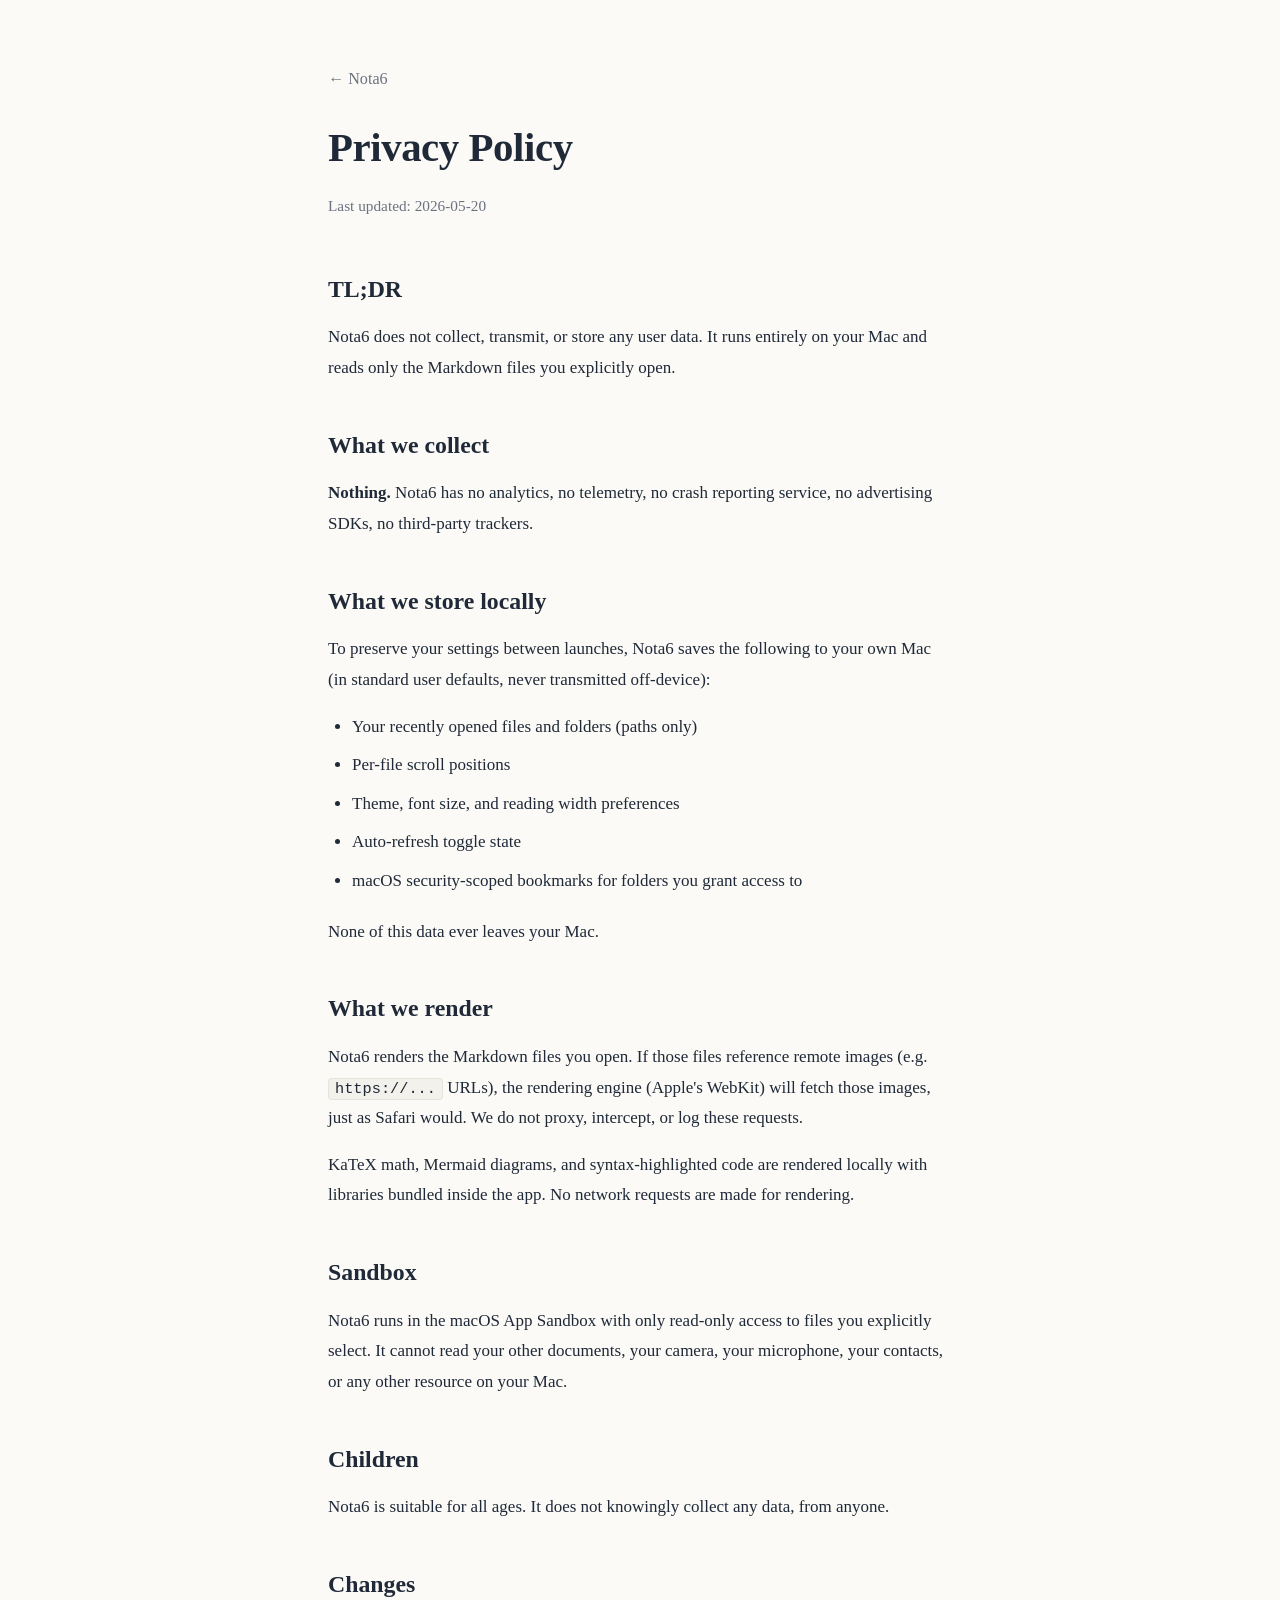
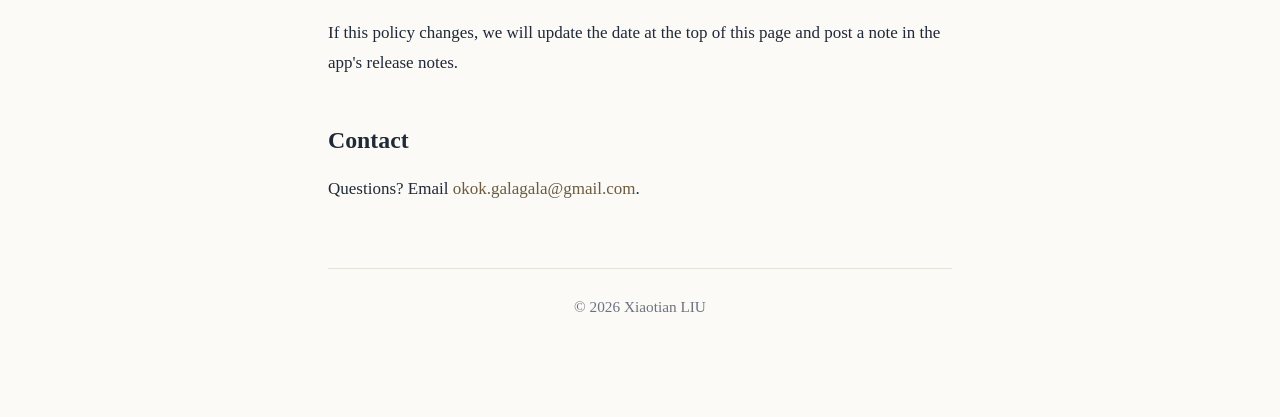
==== privacy.html @ 52719223 "init: Nota6 support site (privacy + support pages)" ====
<!DOCTYPE html>
<html lang="en">
<head>
<meta charset="UTF-8">
<meta name="viewport" content="width=device-width, initial-scale=1">
<title>Privacy Policy — Nota6</title>
<link rel="stylesheet" href="style.css">
</head>
<body>
<main>
    <header>
        <p class="back"><a href="index.html">← Nota6</a></p>
        <h1>Privacy Policy</h1>
        <p class="updated">Last updated: 2026-05-20</p>
    </header>

    <section>
        <h2>TL;DR</h2>
        <p>Nota6 does not collect, transmit, or store any user data. It runs entirely
        on your Mac and reads only the Markdown files you explicitly open.</p>
    </section>

    <section>
        <h2>What we collect</h2>
        <p><strong>Nothing.</strong> Nota6 has no analytics, no telemetry, no crash reporting
        service, no advertising SDKs, no third-party trackers.</p>
    </section>

    <section>
        <h2>What we store locally</h2>
        <p>To preserve your settings between launches, Nota6 saves the following to your
        own Mac (in standard user defaults, never transmitted off-device):</p>
        <ul>
            <li>Your recently opened files and folders (paths only)</li>
            <li>Per-file scroll positions</li>
            <li>Theme, font size, and reading width preferences</li>
            <li>Auto-refresh toggle state</li>
            <li>macOS security-scoped bookmarks for folders you grant access to</li>
        </ul>
        <p>None of this data ever leaves your Mac.</p>
    </section>

    <section>
        <h2>What we render</h2>
        <p>Nota6 renders the Markdown files you open. If those files reference remote
        images (e.g. <code>https://...</code> URLs), the rendering engine (Apple's WebKit)
        will fetch those images, just as Safari would. We do not proxy, intercept, or log
        these requests.</p>
        <p>KaTeX math, Mermaid diagrams, and syntax-highlighted code are rendered locally
        with libraries bundled inside the app. No network requests are made for rendering.</p>
    </section>

    <section>
        <h2>Sandbox</h2>
        <p>Nota6 runs in the macOS App Sandbox with only read-only access to files you
        explicitly select. It cannot read your other documents, your camera, your
        microphone, your contacts, or any other resource on your Mac.</p>
    </section>

    <section>
        <h2>Children</h2>
        <p>Nota6 is suitable for all ages. It does not knowingly collect any data, from
        anyone.</p>
    </section>

    <section>
        <h2>Changes</h2>
        <p>If this policy changes, we will update the date at the top of this page and
        post a note in the app's release notes.</p>
    </section>

    <section>
        <h2>Contact</h2>
        <p>Questions? Email <a href="mailto:okok.galagala@gmail.com">okok.galagala@gmail.com</a>.</p>
    </section>

    <footer><p>© 2026 Xiaotian LIU</p></footer>
</main>
</body>
</html>
---- style.css ----
:root {
    --bg: #FBFAF7;
    --fg: #1F2937;
    --secondary: #6B7280;
    --link: #6C5B3F;
    --border: #E8E3D8;
    --code-bg: #F3F1EC;
    --max-w: 680px;
}

@media (prefers-color-scheme: dark) {
    :root {
        --bg: #1C1B18;
        --fg: #EBE5D8;
        --secondary: #9A9384;
        --link: #B8A878;
        --border: #3A362C;
        --code-bg: #25241F;
    }
}

* { box-sizing: border-box; }

html, body {
    margin: 0;
    padding: 0;
    background: var(--bg);
    color: var(--fg);
    font-family: "Source Han Serif SC", "Noto Serif SC", "PT Serif",
                 Georgia, "Times New Roman", serif;
    line-height: 1.8;
    font-size: 17px;
    -webkit-font-smoothing: antialiased;
}

main {
    max-width: var(--max-w);
    margin: 0 auto;
    padding: 64px 28px 80px;
}

header {
    margin-bottom: 48px;
}

h1 {
    font-size: 2.4em;
    margin: 0 0 8px;
    font-weight: 700;
    letter-spacing: -0.01em;
}

h2 {
    font-size: 1.4em;
    margin-top: 40px;
    margin-bottom: 12px;
    font-weight: 700;
}

h3 {
    font-size: 1.1em;
    margin-top: 28px;
    margin-bottom: 8px;
    font-weight: 600;
}

p {
    margin: 0 0 16px;
}

.tagline {
    color: var(--secondary);
    font-size: 1.05em;
    font-style: italic;
}

.updated {
    color: var(--secondary);
    font-size: 0.9em;
}

.back a {
    color: var(--secondary);
    text-decoration: none;
    font-size: 0.95em;
}

.back a:hover {
    color: var(--link);
}

a {
    color: var(--link);
    text-decoration: none;
    border-bottom: 1px solid transparent;
    transition: border-color 0.15s;
}

a:hover {
    border-bottom-color: var(--link);
}

ul {
    padding-left: 24px;
    margin: 0 0 20px;
}

li {
    margin-bottom: 8px;
}

code {
    background: var(--code-bg);
    border: 1px solid var(--border);
    padding: 1px 6px;
    border-radius: 4px;
    font-family: "SF Mono", Menlo, monospace;
    font-size: 0.9em;
}

table {
    width: 100%;
    border-collapse: collapse;
    margin: 20px 0;
    font-size: 0.95em;
}

th, td {
    text-align: left;
    padding: 8px 12px;
    border-bottom: 1px solid var(--border);
}

th {
    font-weight: 600;
    color: var(--secondary);
}

footer {
    margin-top: 64px;
    padding-top: 24px;
    border-top: 1px solid var(--border);
    color: var(--secondary);
    font-size: 0.9em;
    text-align: center;
}

section.links {
    margin-top: 48px;
}
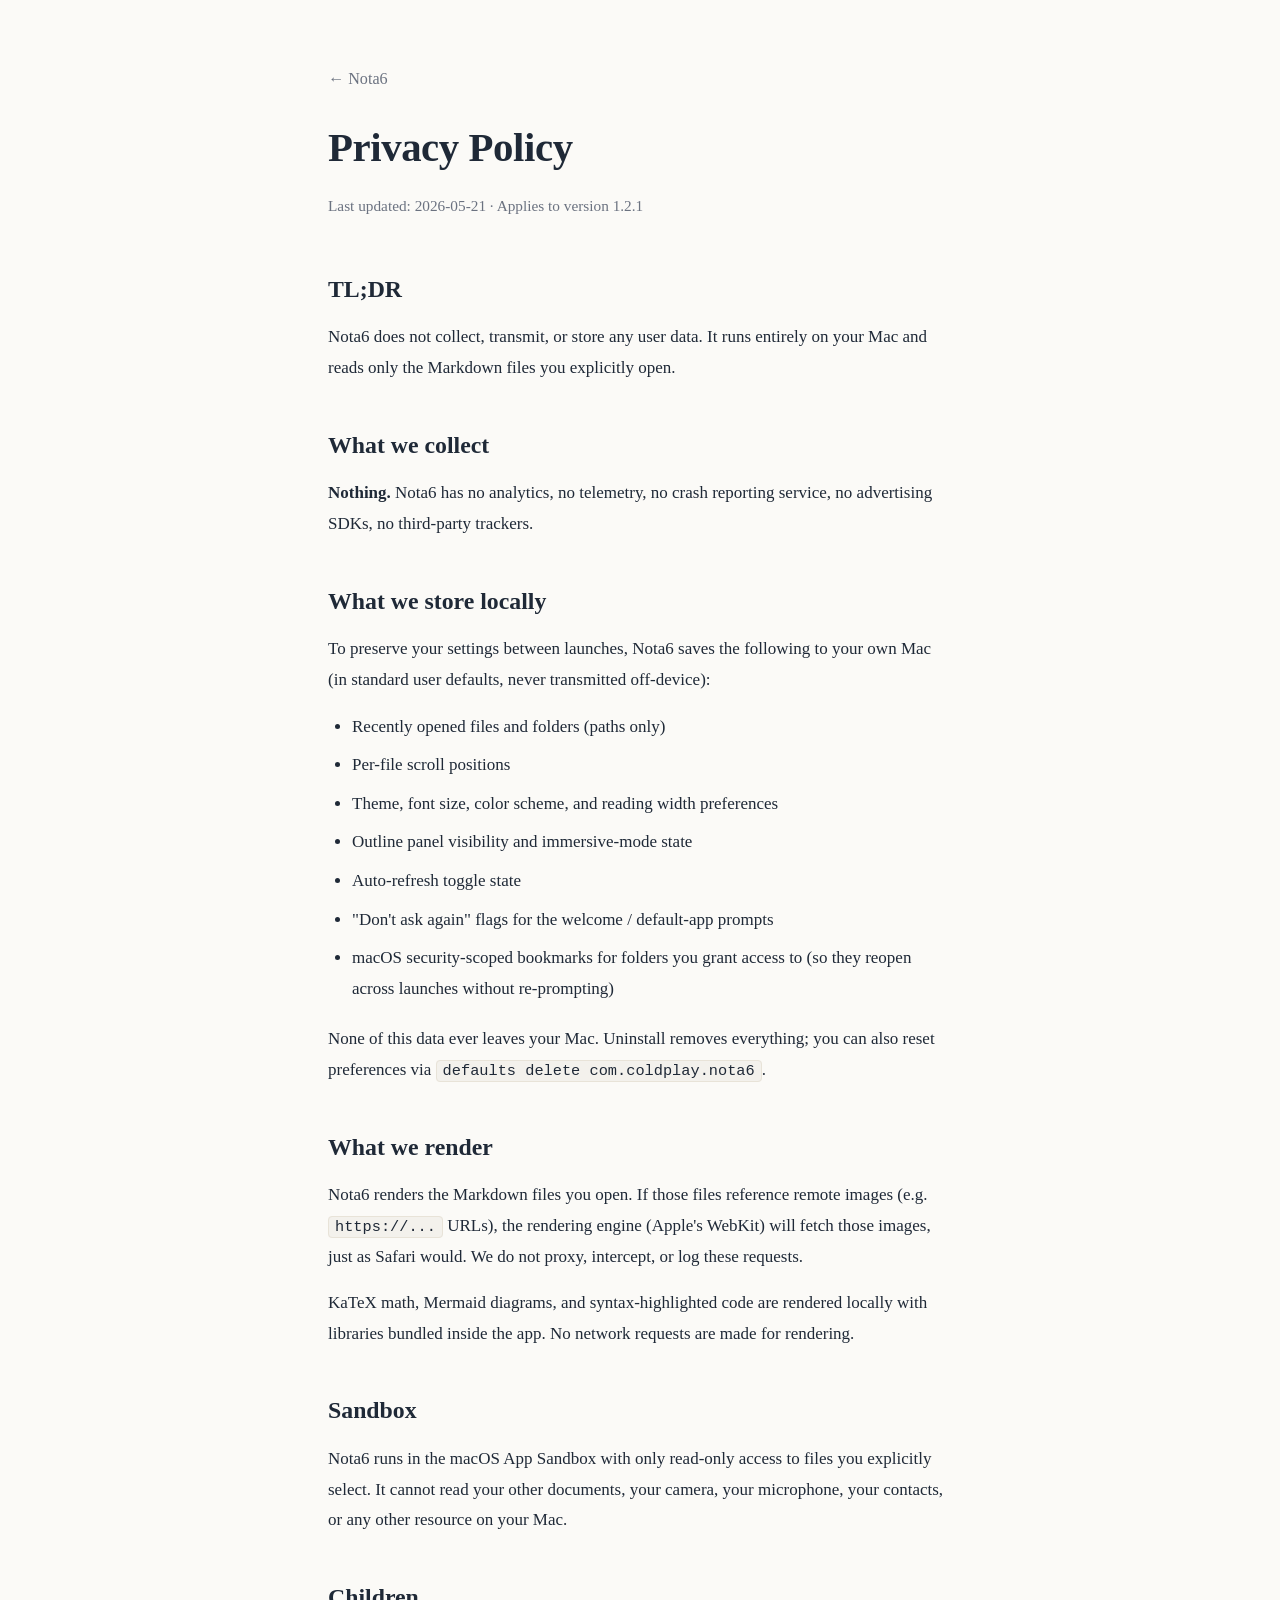
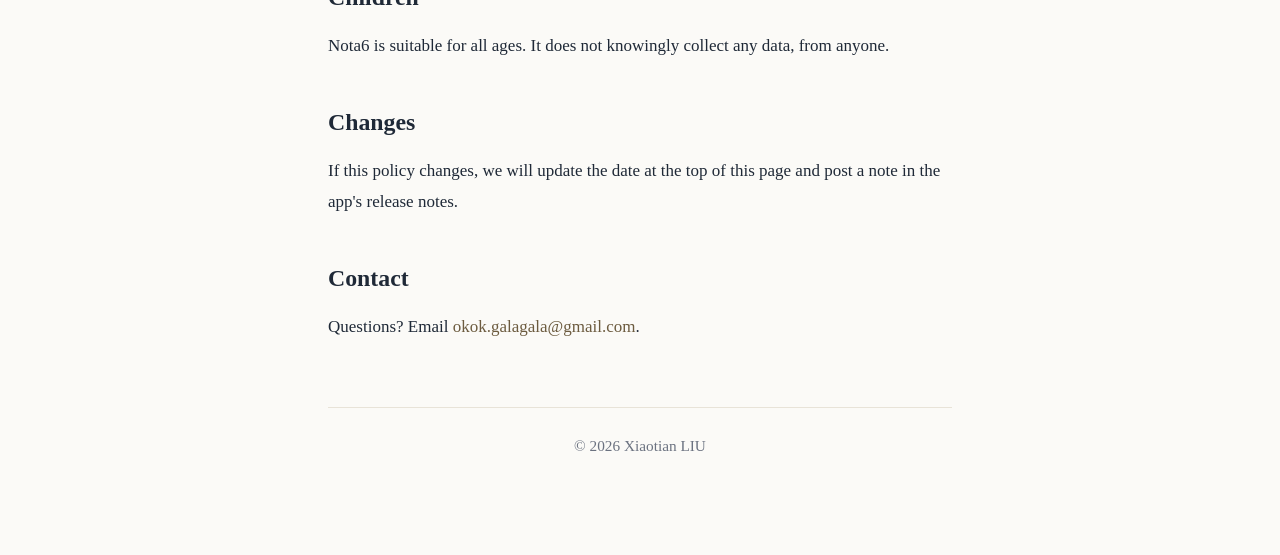
==== commit 28f0e727: "feat: refresh site for 1.2.x — icon, screenshots, v1.2 features - index.html: new hero with app icon" ====
--- a/privacy.html
+++ b/privacy.html
@@ -4,6 +4,7 @@
 <meta charset="UTF-8">
 <meta name="viewport" content="width=device-width, initial-scale=1">
 <title>Privacy Policy — Nota6</title>
+<link rel="icon" type="image/png" href="favicon.png">
 <link rel="stylesheet" href="style.css">
 </head>
 <body>
@@ -11,7 +12,7 @@
     <header>
         <p class="back"><a href="index.html">← Nota6</a></p>
         <h1>Privacy Policy</h1>
-        <p class="updated">Last updated: 2026-05-20</p>
+        <p class="updated">Last updated: 2026-05-21 · Applies to version 1.2.1</p>
     </header>
 
     <section>
@@ -31,13 +32,16 @@
         <p>To preserve your settings between launches, Nota6 saves the following to your
         own Mac (in standard user defaults, never transmitted off-device):</p>
         <ul>
-            <li>Your recently opened files and folders (paths only)</li>
+            <li>Recently opened files and folders (paths only)</li>
             <li>Per-file scroll positions</li>
-            <li>Theme, font size, and reading width preferences</li>
+            <li>Theme, font size, color scheme, and reading width preferences</li>
+            <li>Outline panel visibility and immersive-mode state</li>
             <li>Auto-refresh toggle state</li>
-            <li>macOS security-scoped bookmarks for folders you grant access to</li>
+            <li>"Don't ask again" flags for the welcome / default-app prompts</li>
+            <li>macOS security-scoped bookmarks for folders you grant access to (so they reopen across launches without re-prompting)</li>
         </ul>
-        <p>None of this data ever leaves your Mac.</p>
+        <p>None of this data ever leaves your Mac. Uninstall removes everything; you can
+        also reset preferences via <code>defaults delete com.coldplay.nota6</code>.</p>
     </section>
 
     <section>
--- a/style.css
+++ b/style.css
@@ -148,3 +148,62 @@
 section.links {
     margin-top: 48px;
 }
+
+header.hero {
+    text-align: center;
+    margin-bottom: 56px;
+}
+
+header.hero .app-icon {
+    width: 128px;
+    height: 128px;
+    border-radius: 28px;
+    box-shadow: 0 8px 24px rgba(0, 0, 0, 0.12);
+    margin-bottom: 18px;
+}
+
+header.hero h1 {
+    margin-top: 0;
+}
+
+header.hero .version {
+    color: var(--secondary);
+    font-size: 0.9em;
+    margin-top: -4px;
+}
+
+section.screenshots {
+    margin-top: 48px;
+}
+
+.shot-grid {
+    display: grid;
+    grid-template-columns: repeat(2, 1fr);
+    gap: 16px;
+    margin-top: 20px;
+}
+
+.shot-grid a {
+    border-bottom: none;
+    display: block;
+    line-height: 0;
+}
+
+.shot-grid img {
+    width: 100%;
+    height: auto;
+    border-radius: 8px;
+    border: 1px solid var(--border);
+    transition: transform 0.2s, box-shadow 0.2s;
+}
+
+.shot-grid a:hover img {
+    transform: translateY(-2px);
+    box-shadow: 0 6px 18px rgba(0, 0, 0, 0.12);
+}
+
+@media (max-width: 560px) {
+    .shot-grid {
+        grid-template-columns: 1fr;
+    }
+}
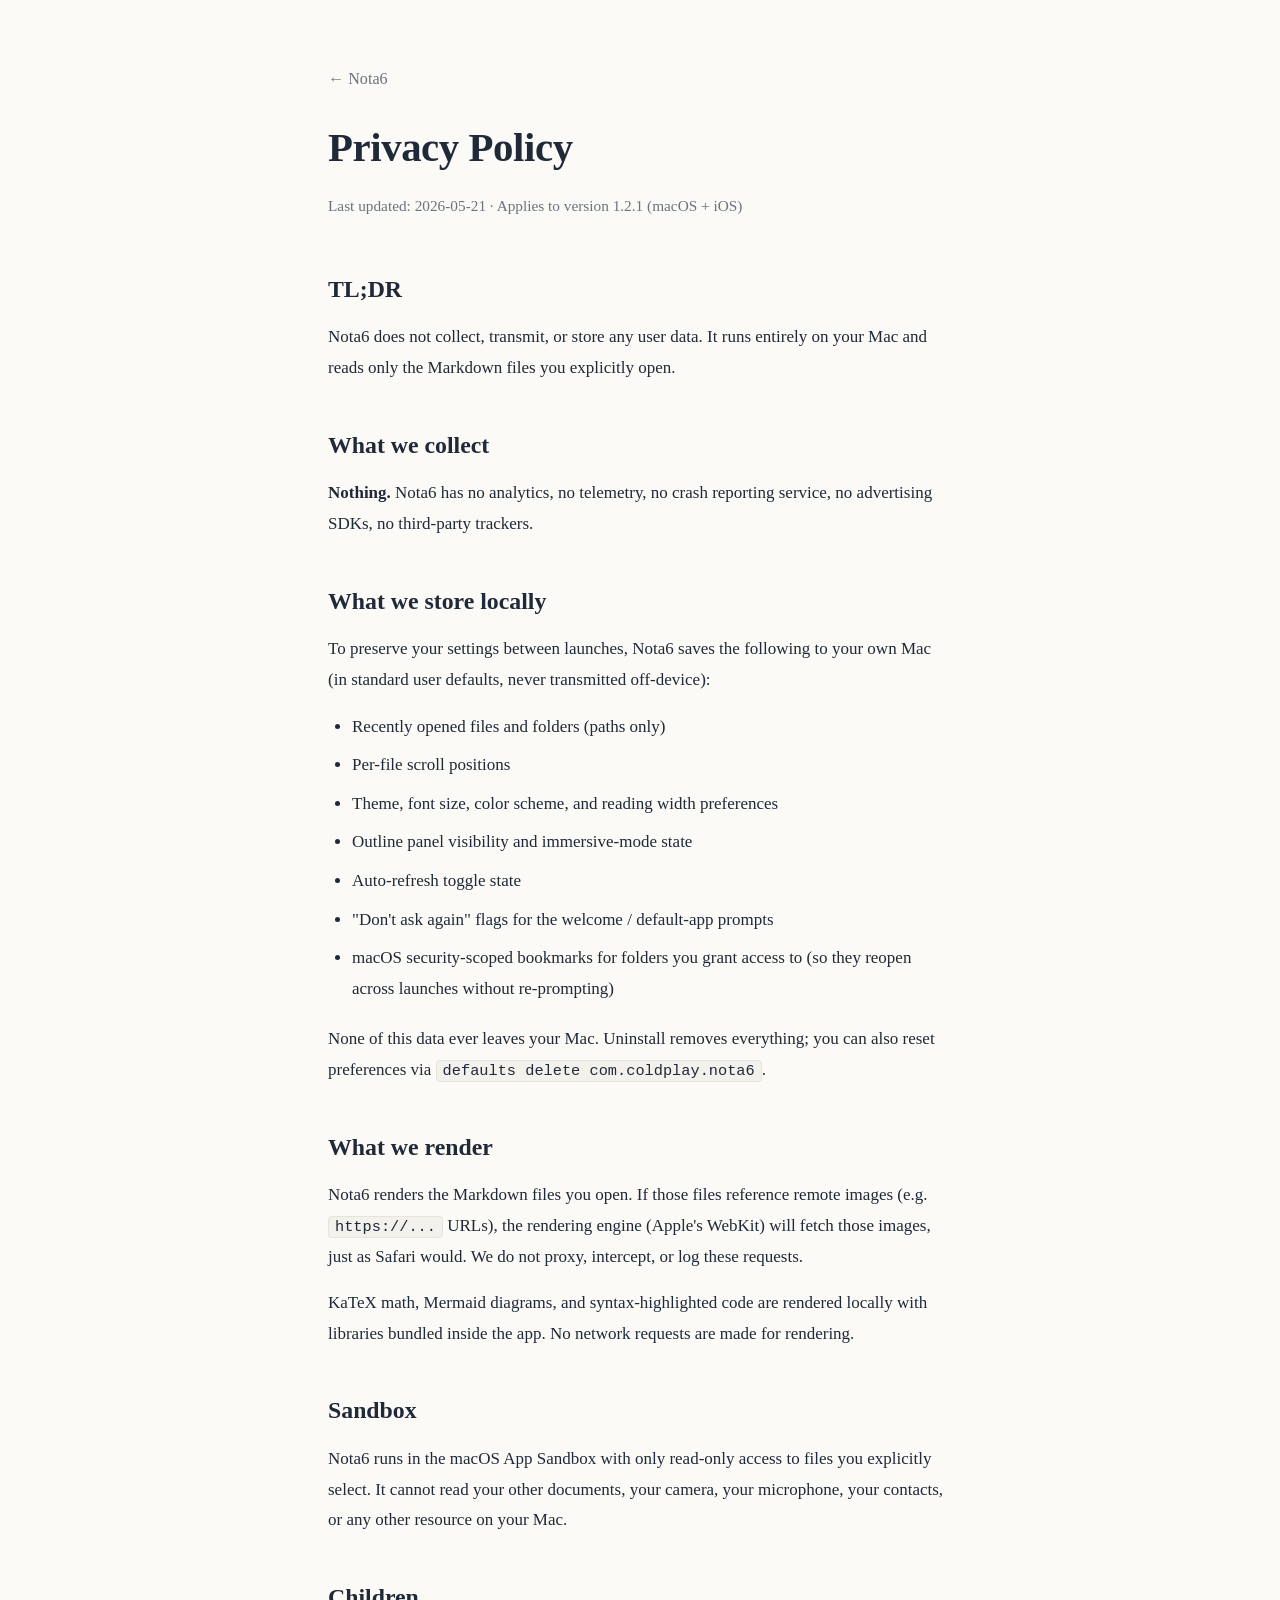
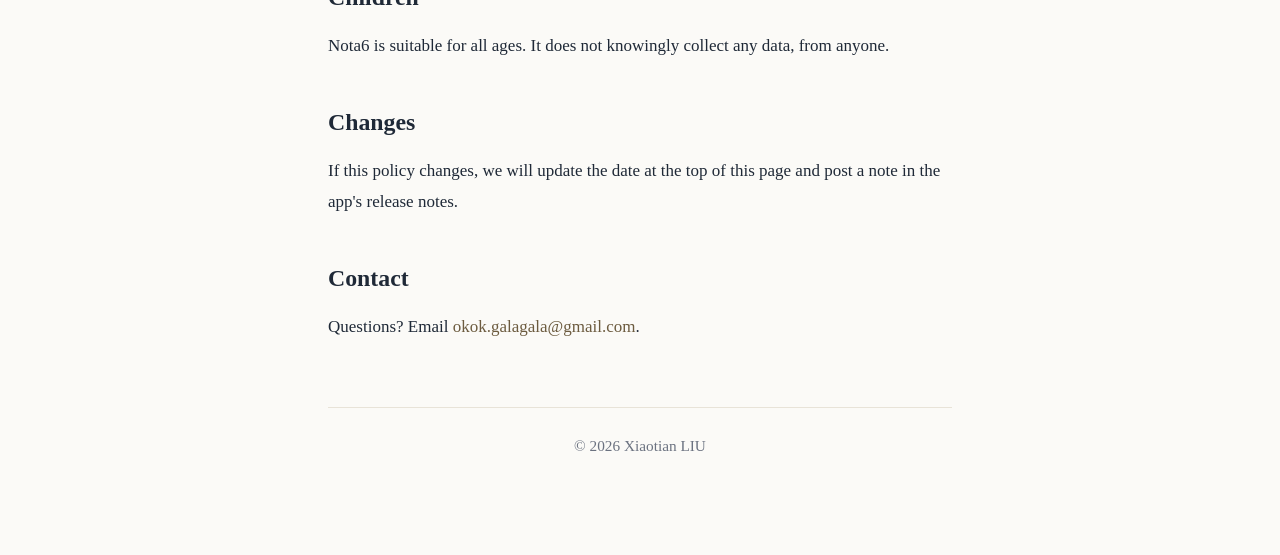
==== commit 7dbf51d9: "feat: refresh for 1.2.1 + iPad / iPhone launch - Tagline mentions iPad + iPhone alongside macOS - "W" ====
--- a/privacy.html
+++ b/privacy.html
@@ -12,7 +12,7 @@
     <header>
         <p class="back"><a href="index.html">← Nota6</a></p>
         <h1>Privacy Policy</h1>
-        <p class="updated">Last updated: 2026-05-21 · Applies to version 1.2.1</p>
+        <p class="updated">Last updated: 2026-05-21 · Applies to version 1.2.1 (macOS + iOS)</p>
     </header>
 
     <section>
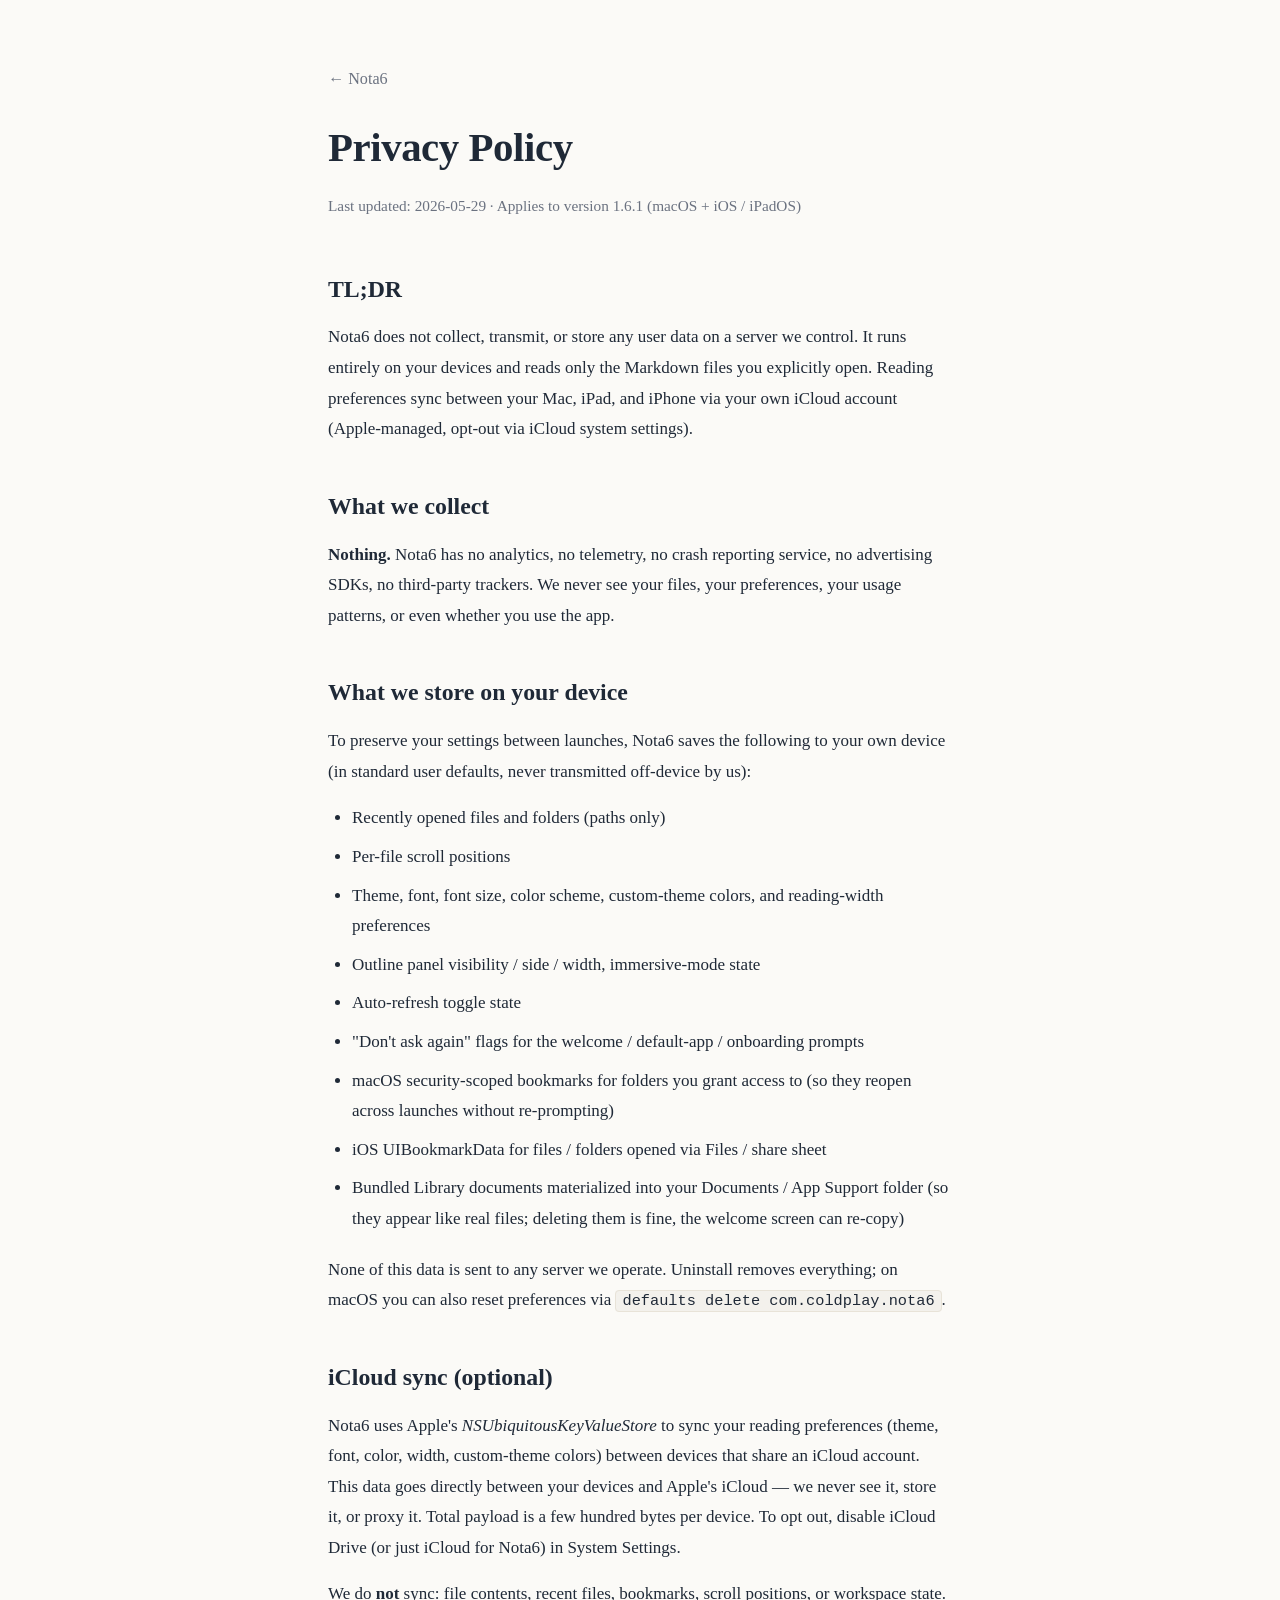
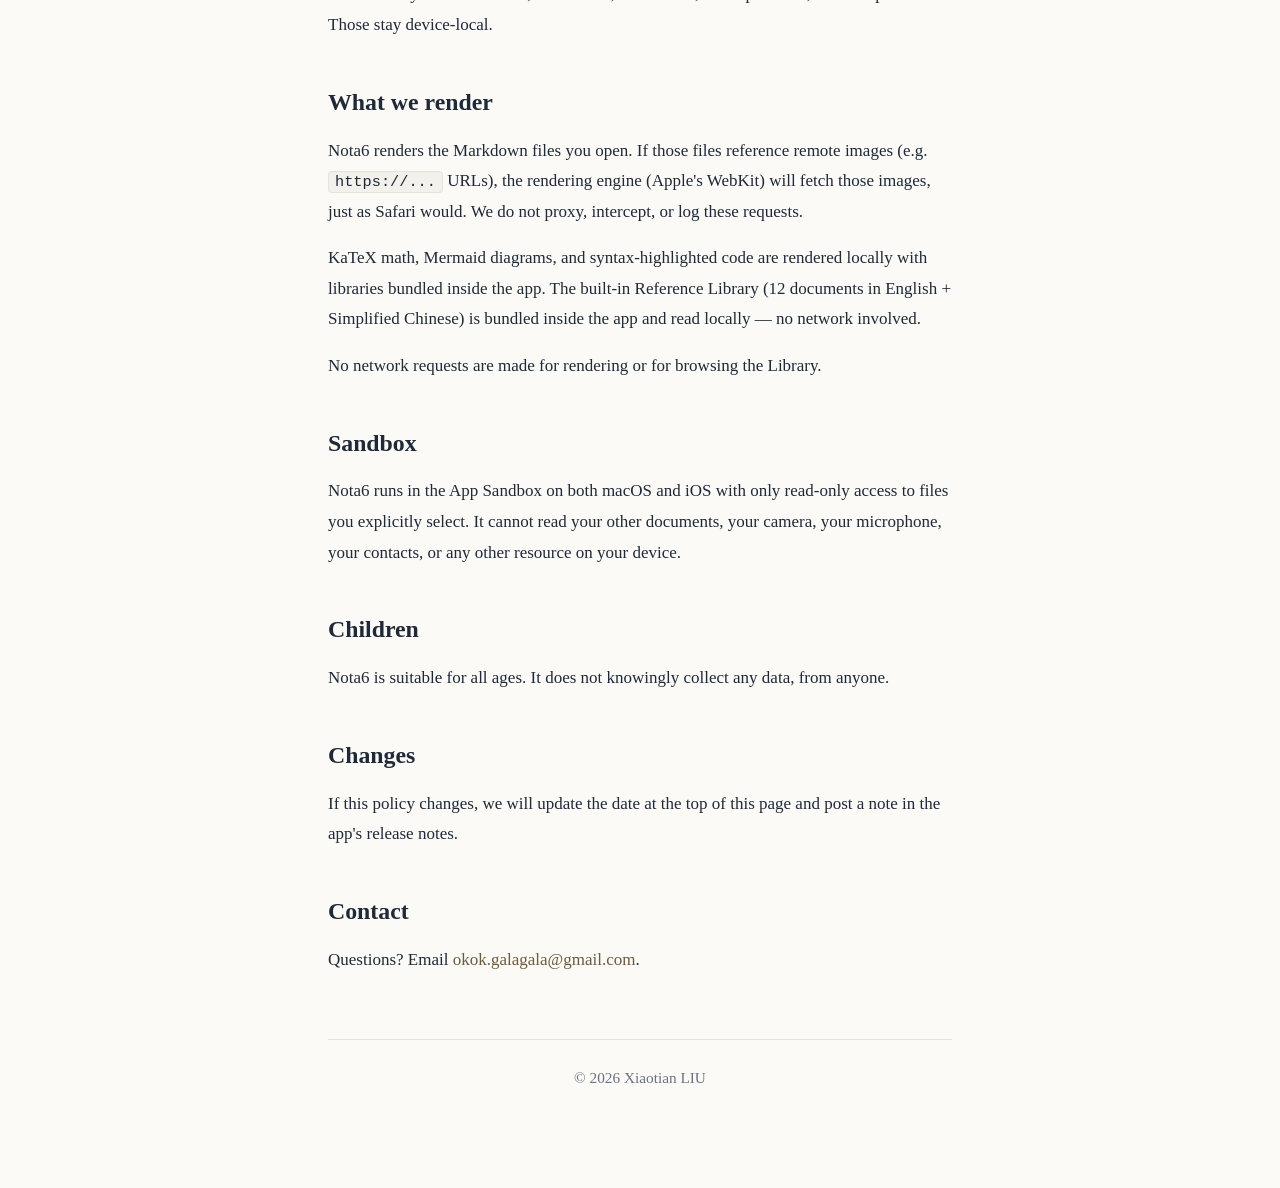
==== commit 80b10ed8: "1.2.1 → 1.6.1 — Library, View Source, mac New Window, sidebar polish index.html: • Version line: 1.2" ====
--- a/privacy.html
+++ b/privacy.html
@@ -12,53 +12,83 @@
     <header>
         <p class="back"><a href="index.html">← Nota6</a></p>
         <h1>Privacy Policy</h1>
-        <p class="updated">Last updated: 2026-05-21 · Applies to version 1.2.1 (macOS + iOS)</p>
+        <p class="updated">Last updated: 2026-05-29 · Applies to version 1.6.1 (macOS + iOS / iPadOS)</p>
     </header>
 
     <section>
         <h2>TL;DR</h2>
-        <p>Nota6 does not collect, transmit, or store any user data. It runs entirely
-        on your Mac and reads only the Markdown files you explicitly open.</p>
+        <p>Nota6 does not collect, transmit, or store any user data on a server we
+        control. It runs entirely on your devices and reads only the Markdown files
+        you explicitly open. Reading preferences sync between your Mac, iPad, and
+        iPhone via your own iCloud account (Apple-managed, opt-out via iCloud system
+        settings).</p>
     </section>
 
     <section>
         <h2>What we collect</h2>
-        <p><strong>Nothing.</strong> Nota6 has no analytics, no telemetry, no crash reporting
-        service, no advertising SDKs, no third-party trackers.</p>
+        <p><strong>Nothing.</strong> Nota6 has no analytics, no telemetry, no crash
+        reporting service, no advertising SDKs, no third-party trackers. We never
+        see your files, your preferences, your usage patterns, or even whether you
+        use the app.</p>
     </section>
 
     <section>
-        <h2>What we store locally</h2>
-        <p>To preserve your settings between launches, Nota6 saves the following to your
-        own Mac (in standard user defaults, never transmitted off-device):</p>
+        <h2>What we store on your device</h2>
+        <p>To preserve your settings between launches, Nota6 saves the following to
+        your own device (in standard user defaults, never transmitted off-device by
+        us):</p>
         <ul>
             <li>Recently opened files and folders (paths only)</li>
             <li>Per-file scroll positions</li>
-            <li>Theme, font size, color scheme, and reading width preferences</li>
-            <li>Outline panel visibility and immersive-mode state</li>
+            <li>Theme, font, font size, color scheme, custom-theme colors, and
+                reading-width preferences</li>
+            <li>Outline panel visibility / side / width, immersive-mode state</li>
             <li>Auto-refresh toggle state</li>
-            <li>"Don't ask again" flags for the welcome / default-app prompts</li>
-            <li>macOS security-scoped bookmarks for folders you grant access to (so they reopen across launches without re-prompting)</li>
+            <li>"Don't ask again" flags for the welcome / default-app / onboarding prompts</li>
+            <li>macOS security-scoped bookmarks for folders you grant access to (so
+                they reopen across launches without re-prompting)</li>
+            <li>iOS UIBookmarkData for files / folders opened via Files / share
+                sheet</li>
+            <li>Bundled Library documents materialized into your Documents / App
+                Support folder (so they appear like real files; deleting them is
+                fine, the welcome screen can re-copy)</li>
         </ul>
-        <p>None of this data ever leaves your Mac. Uninstall removes everything; you can
-        also reset preferences via <code>defaults delete com.coldplay.nota6</code>.</p>
+        <p>None of this data is sent to any server we operate. Uninstall removes
+        everything; on macOS you can also reset preferences via
+        <code>defaults delete com.coldplay.nota6</code>.</p>
+    </section>
+
+    <section>
+        <h2>iCloud sync (optional)</h2>
+        <p>Nota6 uses Apple's <em>NSUbiquitousKeyValueStore</em> to sync your
+        reading preferences (theme, font, color, width, custom-theme colors)
+        between devices that share an iCloud account. This data goes directly
+        between your devices and Apple's iCloud — we never see it, store it, or
+        proxy it. Total payload is a few hundred bytes per device. To opt out,
+        disable iCloud Drive (or just iCloud for Nota6) in System Settings.</p>
+        <p>We do <strong>not</strong> sync: file contents, recent files,
+        bookmarks, scroll positions, or workspace state. Those stay device-local.</p>
     </section>
 
     <section>
         <h2>What we render</h2>
-        <p>Nota6 renders the Markdown files you open. If those files reference remote
-        images (e.g. <code>https://...</code> URLs), the rendering engine (Apple's WebKit)
-        will fetch those images, just as Safari would. We do not proxy, intercept, or log
-        these requests.</p>
-        <p>KaTeX math, Mermaid diagrams, and syntax-highlighted code are rendered locally
-        with libraries bundled inside the app. No network requests are made for rendering.</p>
+        <p>Nota6 renders the Markdown files you open. If those files reference
+        remote images (e.g. <code>https://...</code> URLs), the rendering engine
+        (Apple's WebKit) will fetch those images, just as Safari would. We do not
+        proxy, intercept, or log these requests.</p>
+        <p>KaTeX math, Mermaid diagrams, and syntax-highlighted code are rendered
+        locally with libraries bundled inside the app. The built-in Reference
+        Library (12 documents in English + Simplified Chinese) is bundled inside
+        the app and read locally — no network involved.</p>
+        <p>No network requests are made for rendering or for browsing the Library.</p>
     </section>
 
     <section>
         <h2>Sandbox</h2>
-        <p>Nota6 runs in the macOS App Sandbox with only read-only access to files you
-        explicitly select. It cannot read your other documents, your camera, your
-        microphone, your contacts, or any other resource on your Mac.</p>
+        <p>Nota6 runs in the App Sandbox on both macOS and iOS with only read-only
+        access to files you explicitly select. It cannot read your other documents,
+        your camera, your microphone, your contacts, or any other resource on your
+        device.</p>
     </section>
 
     <section>
